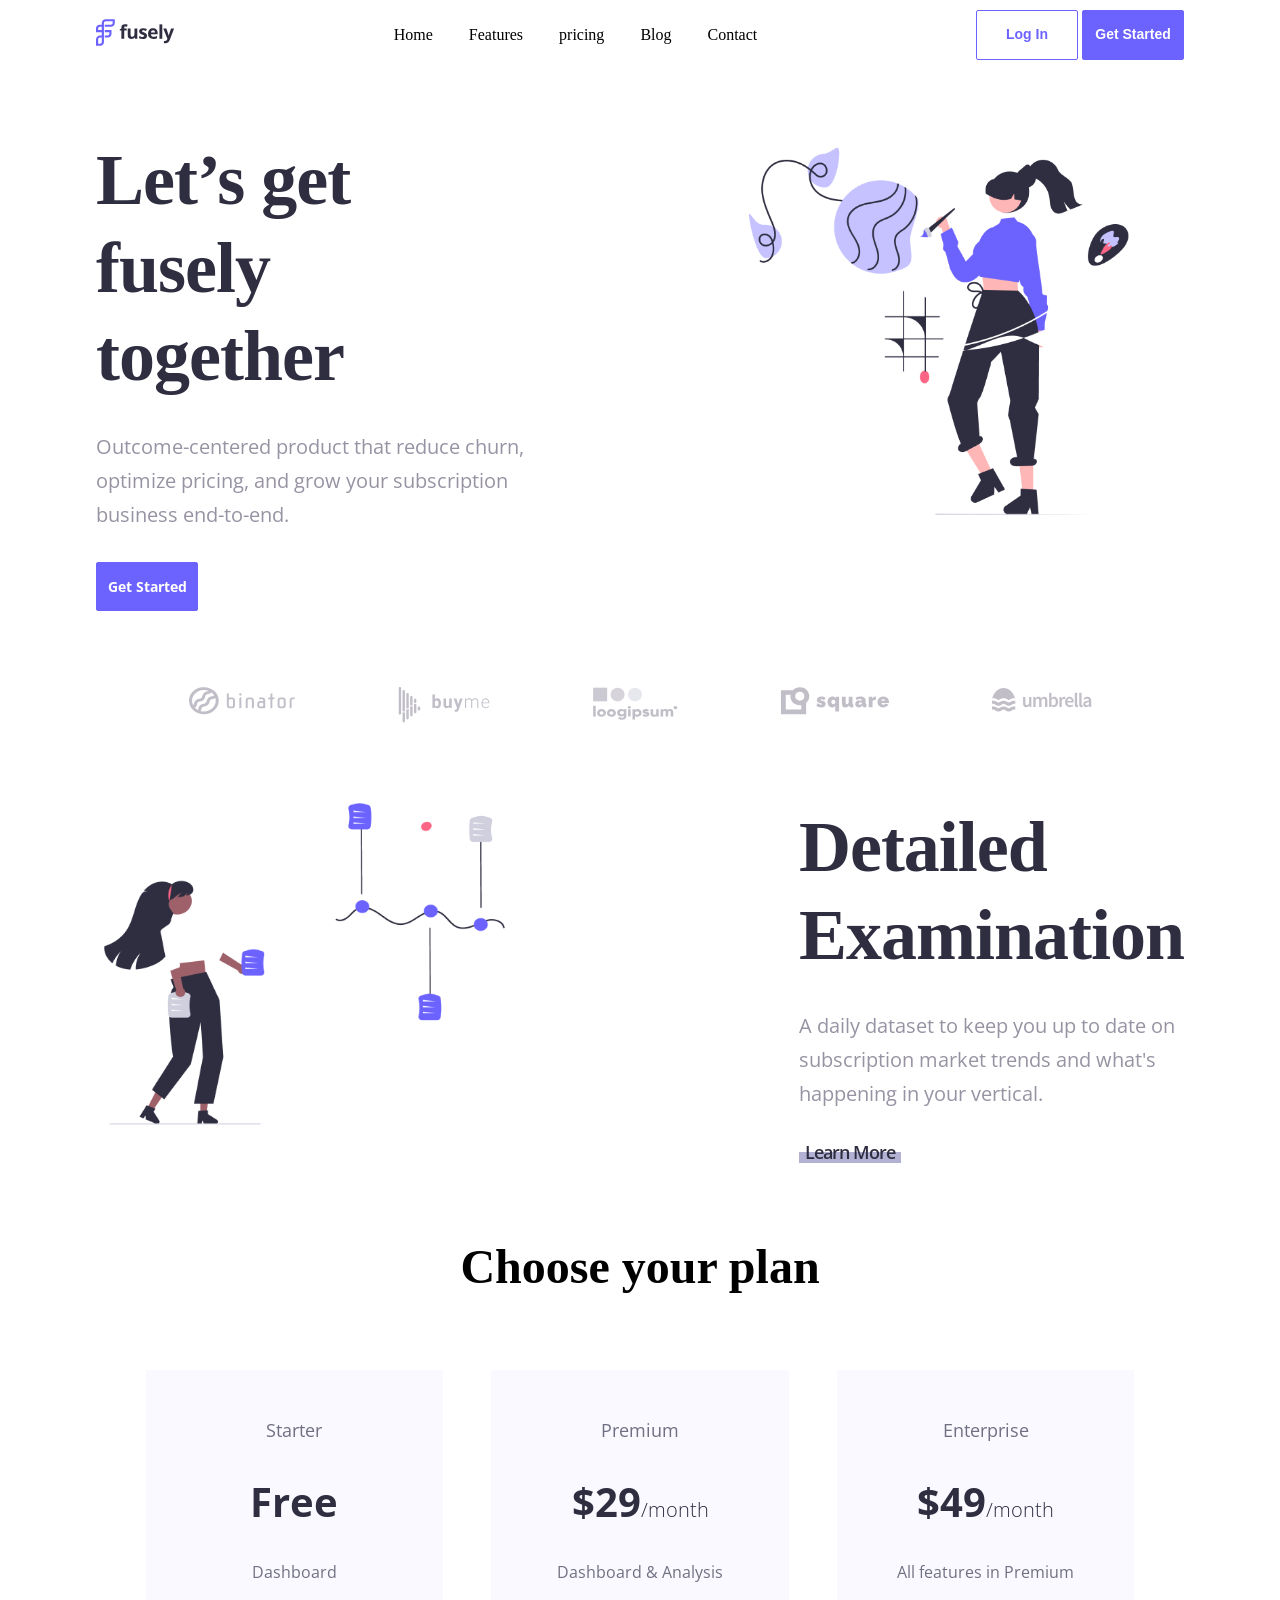
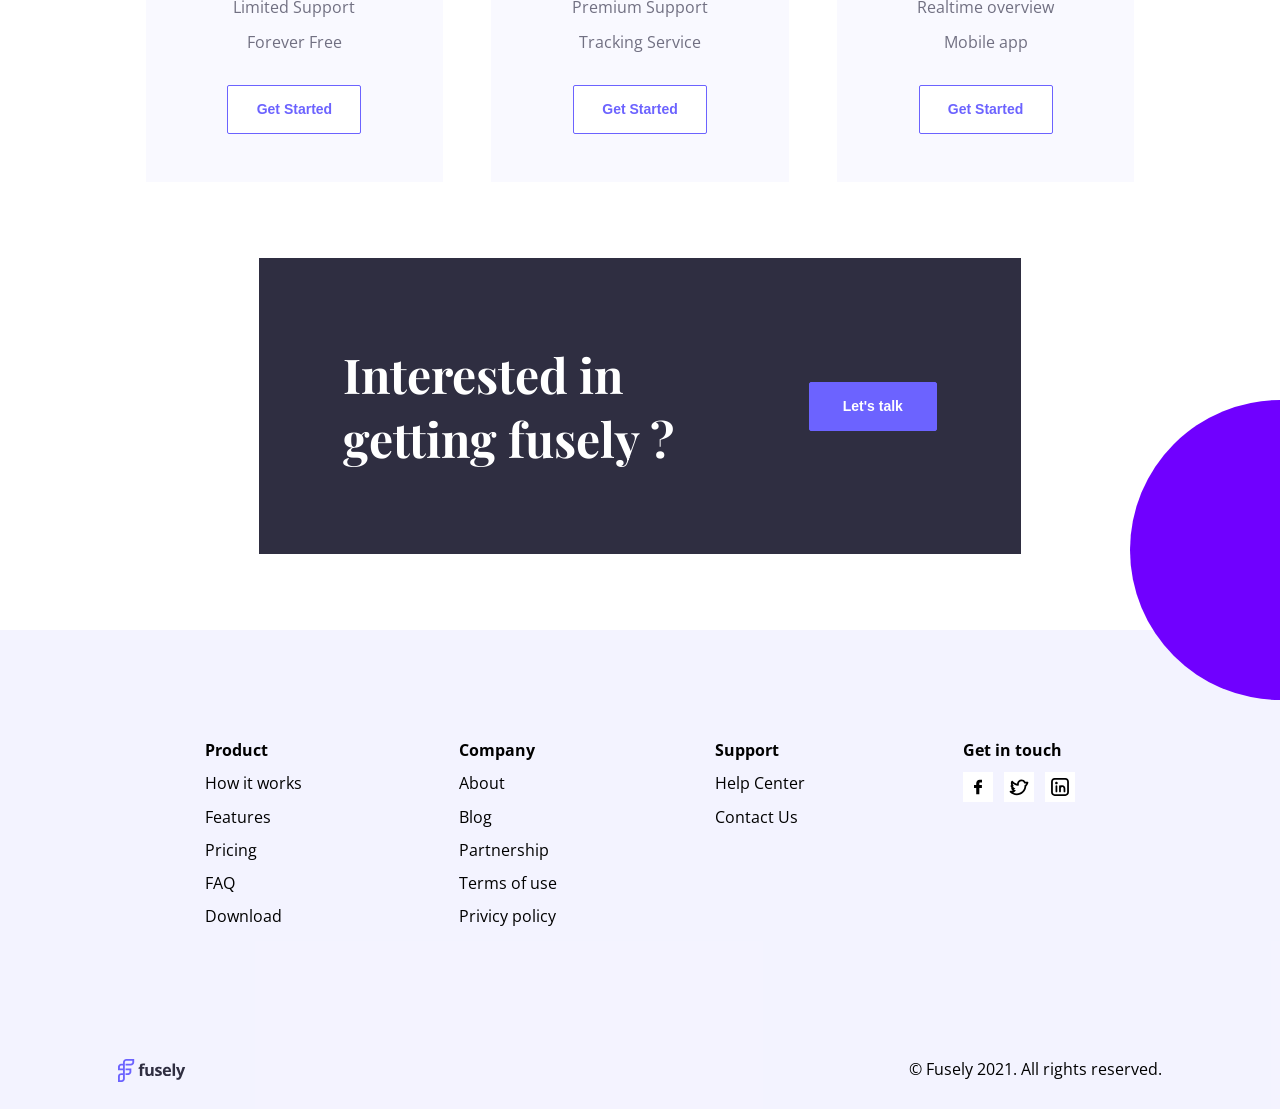
==== index.html @ 1f7e92b9 "Rename markup.html to index.html" ====
<!DOCTYPE html>
<html lang="en">
  <head>
    <meta charset="UTF-8" />
    <meta http-equiv="X-UA-Compatible" content="IE=edge" />
    <meta name="viewport" content="width=device-width, initial-scale=1.0" />
    <link rel="stylesheet" href="styles/style.css" />
    <link
      rel="stylesheet"
      href="https://fonts.googleapis.com/css?family=Playfair+Display"
    />
    <link
      href="https://fonts.googleapis.com/css?family=Open+Sans"
      rel="stylesheet"
    />
    <title>Document</title>
  </head>
  <body>
    <header class="container">
      <div class="row space-between align-center">
        <div>
          <img src="./src/img/Logo.svg" />
        </div>
        <nav>
          <ul class="nav_link desktop">
            <li>Home</li>
            <li>Features</li>
            <li>pricing</li>
            <li>Blog</li>
            <li>Contact</li>
          </ul>
        </nav>
        <div class="btn_container desktop">
          <button class="secondary_btn">Log In</button>
          <button class="primary_btn">Get Started</button>
        </div>
        <div class="box column burger">
          <div class="line"></div>
          <div class="line"></div>
          <div class="line"></div>
        </div>
      </div>
    </header>
    <section class="mt-76">
      <div class="container">
        <div class="row space-between">
          <div class="banner_content_wrapper">
            <h1 class="desktop">
              Let’s get <br />
              fusely <br />
              together
            </h1>

            <h1 class="ipad">Let’s get fusely together</h1>
            <p>
              Outcome-centered product that reduce churn,<br />
              optimize pricing, and grow your subscription<br />
              business end-to-end.
            </p>
            <button class="primary_btn sans">Get Started</button>
          </div>
          <div class="banner_img_wrapper">
            <img src="./src/img/Group 36.png" alt="" />
          </div>
        </div>
      </div>
    </section>
    <section class="mt-76">
      <div class="container">
        <div class="row clients">
          <div>
            <img src="./src/img/binator logo.svg" alt="" />
          </div>
          <div>
            <img src="./src/img/buyme logo.svg" alt="" />
          </div>
          <div>
            <img src="./src/img/loogipsum logo.svg" alt="" />
          </div>
          <div>
            <img src="./src/img/square logo.svg" alt="" />
          </div>
          <div>
            <img src="./src/img/umbrella logo.svg" alt="" />
          </div>
        </div>
      </div>
    </section>
    <section class="mt-76">
      <div class="container">
        <div class="row space-between reverse">
          <div class="banner_content_wrapper kak h1_ipad">
            <h1 class="desktop">
              Detailed<br />
              Examination
            </h1>

            <h1 class="ipad">Detailed Examination</h1>
            <p class="desktop">
              A daily dataset to keep you up to date on <br />subscription
              market trends and what's <br />happening in your vertical.
            </p>

            <p class="ipad">
              A daily dataset to keep you up to date on subscription market
              trends and what's happening in your vertical.
            </p>
            <button class="more sans">Learn More</button>
          </div>
          <div class="image_wrapper_2">
            <img src="./src/img/Section Image.png" alt="" />
          </div>
        </div>
      </div>
    </section>

    <section id="fourth" class="mt-76">
      <div class="container">
        <center>
          <h1 class="choose">Choose your plan</h1>
        </center>

        <div class="cards sans centering row mt-76">
          <div class="element centering column">
            <p>Starter</p>
            <h1>Free</h1>

            <div class="column">
              <p>Dashboard</p>
              <p>Limited Support</p>
              <p>Forever Free</p>
            </div>

            <button class="secondary_btn">Get Started</button>
          </div>

          <div class="element centering column">
            <p>Premium</p>
            <h1>$29<span>/month</span></h1>
            <div class="column">
              <p>Dashboard & Analysis</p>
              <p>Premium Support</p>
              <p>Tracking Service</p>
            </div>
            <button class="secondary_btn">Get Started</button>
          </div>

          <div class="element centering column">
            <p>Enterprise</p>
            <h1>$49<span>/month</span></h1>
            <div class="column">
              <p>All features in Premium</p>
              <p>Realtime overview</p>
              <p>Mobile app</p>
            </div>
            <button class="secondary_btn">Get Started</button>
          </div>
        </div>
      </div>
    </section>

    <section class="mt-76" id="blog">
      <div class="container">
        <div class="blog-row row centering">
          <h1>From our blog</h1>
          <button class="secondary_btn">Let's talk</button>
        </div>
        <div class="mt-76 blog-column column sans">
          <div class="row nowrap">
            <img src="/src/img/blog1.png" alt="" />

            <div class="column">
              <h2>What’s Fusely?</h2>

              <p>
                A brand new company, created for everyone. This article will
                help you understand what "fusely" stands for.
              </p>
              <button class="more">Read More</button>
            </div>
          </div>
          <div class="row nowrap">
            <img src="/src/img/blog2.png" alt="" />

            <div class="column">
              <h2>What’s Fusely?</h2>

              <p>
                A brand new company, created for everyone. This article will
                help you understand what "fusely" stands for.
              </p>
              <button class="more">Read More</button>
            </div>
          </div>
          <div class="row nowrap">
            <img src="/src/img/blog3.png" alt="" />

            <div class="column">
              <h2>What’s Fusely?</h2>

              <p>
                A brand new company, created for everyone. This article will
                help you understand what "fusely" stands for.
              </p>
              <button class="more">Read More</button>
            </div>
          </div>
        </div>
      </div>
    </section>

    <section class="mt-76">
      <div class="container ipad_container">
        <div class="centering row last">
          <h1>
            Interested in <br />
            getting fusely ?
          </h1>
          <button class="primary_btn">Let's talk</button>
        </div>
      </div>
    </section>

    <footer class="mt-76 sans ipad_footer">
      <div class="container">
        <div class="footer_info centering row">
          <div class="inform column">
            <strong>Product</strong>
            <a>How it works</a>
            <a>Features</a>
            <a>Pricing</a>
            <a>FAQ</a>
            <a>Download</a>
          </div>

          <div class="inform column">
            <strong>Company</strong>
            <a>About</a>
            <a>Blog</a>
            <a>Partnership</a>
            <a>Terms of use</a>
            <a>Privicy policy</a>
          </div>

          <div class="flex_start inform column">
            <strong>Support</strong>
            <a>Help Center</a>
            <a>Contact Us</a>
          </div>
          <div class="flex_start inform column">
            <strong>Get in touch</strong>

            <div class="row weblinks">
              <a>
                <img
                  class="footer-logo"
                  height="30px"
                  Bgcolor="lightblue"
                  src="./src/img/facebook-svgrepo-com.svg"
                  alt=""
                />
              </a>
              <a>
                <img
                  class="footer-logo"
                  height="30px"
                  src="./src/img/twitter-svgrepo-com (2).svg"
                  alt=""
                />
              </a>

              <a>
                <img
                  class="footer-logo"
                  height="30px"
                  src="./src/img/linkedin-svgrepo-com.svg"
                  alt=""
                />
              </a>
            </div>
          </div>
        </div>
        <div class="deep_footer sans row">
          <div class="last-left">
            <img height="25" src="./src/img/Logo.svg" />
          </div>

          <p class="last-right">© Fusely 2021. All rights reserved.</p>
        </div>
      </div>
      <div class="blue-circle"></div>
    </footer>
  </body>
</html>
---- styles/style.css ----
* {
  margin: 0;
  padding: 0;
}
body {
  padding-top: 10px;
}
img {
  width: 100%;
}
.container {
  width: 85%;
  margin: 0 auto;
}
.sans {
  font-family: "Open Sans", sans-serif;
}
.row {
  display: flex;
  flex-wrap: wrap;
}

.column {
  display: flex;
  flex-direction: column;
}
.mt-76 {
  margin-top: 4.75rem;
}
.space-between {
  justify-content: space-between;
}
.align-center {
  align-items: center;
}
.nav_link {
  list-style: none;
  display: flex;
  gap: 2.25rem;
}

li {
  position: relative;
}

li:hover::after {
  position: absolute;
  content: "";
  width: 100%;
  height: 0.25rem;
  background-color: #6c63ff;
  bottom: -0.625rem;
  left: 0;
}
.secondary_btn {
  width: 6.375rem;
  height: 3.1rem;
  border: 1px solid #6c63ff;
  border-radius: 2px;
  background-color: transparent;
  font-style: normal;
  font-weight: 700;
  font-size: 0.875rem;
  line-height: 1.1rem;
  text-align: center;
  color: #6c63ff;
}
.flex_start {
  align-self: flex-start;
}
.primary_btn {
  width: 6.375rem;
  height: 3.1rem;
  border: 1px solid #6c63ff;
  border-radius: 2px;
  background-color: #6c63ff;

  font-style: normal;
  font-weight: 700;
  font-size: 0.875rem;
  line-height: 1.1rem;
  text-align: center;
  color: white;
}
.banner_content_wrapper {
  display: flex;
  flex-direction: column;
  gap: 1.875rem;
}

.banner_content_wrapper h1 {
  font-style: normal;
  font-weight: 700;
  font-size: 4.5rem;
  line-height: 5.5rem;
  letter-spacing: -1px;
  color: #2f2e41;
}
.banner_content_wrapper p {
  font-family: "Open Sans", sans-serif;
  font-style: normal;
  font-weight: 400;
  font-size: 1.25rem;
  line-height: 2.125rem;
  color: #9893a3;
}
.clients {
  gap: 102px;
  justify-content: center;
}

.more {
  font-style: normal;
  font-weight: 600;
  font-size: 1.125rem;
  line-height: 1.25rem;
  letter-spacing: -1px;
  color: #2f2e41;
  background: rgb(255, 255, 255);
  width: 6.375rem;
  height: 1.375rem;
  border: none;
  background: linear-gradient(
    180deg,
    rgba(255, 255, 255, 1) 50%,
    rgba(74, 70, 151, 0.418) 50%
  );
}
.centering {
  align-items: center;
  justify-content: center;
}

.choose {
  font-style: Bold;
  font-size: 3rem;
}

.cards {
  gap: 3rem;
  font-style: normal;
  font-weight: 400;
  font-size: 1.125rem;
}

.element {
  gap: 2rem;
  width: 20%;
  padding: 3rem 2.5rem;
  background-color: rgba(236, 235, 255, 0.3);
  text-align: center;
  color: #717082;
}

.element h1 {
  font-size: 2.5rem;
  color: #2f2e41;
}

.element:hover {
  color: #ffffff;
  transform: scale(1.1);
  transition: transform 0.4s ease-in-out;
  background-color: rgba(108, 99, 255, 1);
  text-align: center;
}

.element:hover h1 {
  color: #ffffff;
}

.element h1 span {
  font-size: 20px;
  font-weight: 100;
}

.cards button {
  width: 8.375rem;
  color: #6c63ff;
  background-color: #ffffff;
}
.cards div div {
  gap: 0.8rem;
  font-size: 0.975rem;
}

.blog-row {
  font-family: "Playfair Display";
  justify-content: space-between;
}

.blog-row h1 {
  font-size: 4rem;
}
.blog-column {
  gap: 1.1rem;
}
.blog-column img {
  width: 50%;
}
.nowrap {
  flex-wrap: nowrap;
  gap: 27px;
}

.nowrap .column {
  gap: 1rem;
}
.nowrap h2 {
  font-size: 1.2rem;
  font-style: normal;
  color: #2f2e41;
}
.nowrap p {
  font-size: 1rem;
  font-weight: 400;
  font-style: normal;
  color: #9893a3;
}

.nowrap div {
  justify-content: center;
}
.last {
  box-sizing: border-box;
  width: 70%;
  background-color: rgba(47, 46, 65, 1);
  margin: 0 auto;
  justify-content: space-between;
  padding: 5.25rem;
}

.last h1 {
  font-family: "Playfair Display";
  font-size: 3rem;
  color: #ffffff;
}

.last button {
  width: 8rem;
}

footer {
  width: 100%;
  background-color: rgba(236, 235, 255, 0.6);
  position: relative;
}
.footer_info {
  padding: 10%;
  justify-content: space-between;
}

.inform {
  gap: 0.7rem;
}

.deep_footer {
  justify-content: space-between;
  padding: 2%;
}

.blue-circle {
  position: absolute;
  width: 240px;
  height: 240px;
  background-color: rgba(112, 0, 255, 1);
  top: -230px;
  right: 0;
  width: 150px;
  height: 300px;
  border-radius: 150px 0 0 150px;
}

.ipad,
.burger,
#blog {
  display: none;
}

.box {
  gap: 3px;
  width: 25px;
  height: 20px;
}
.line {
  width: 25px;
  height: 3px;
  background-color: #6c63ff;
  border-radius: 1px;
}

.image_wrapper_2 {
  order: -1;
  width: 40%;
}

.banner_img_wrapper {
  width: 40%;
}

.inform img {
  background-color: white;
}
.weblinks {
  gap: 0.7rem;
}

@media only screen and (max-width: 850px) {
  .banner_content_wrapper {
    order: -2;
  }
  .image_wrapper_2,
  .banner_img_wrapper {
    width: unset;
  }
  .ipad_container,
  .last {
    width: 100%;
  }

  .last h1 {
    font-size: 2rem;
  }

  .ipad_footer {
    margin-top: 0;
  }
  .cards {
    flex-direction: column;
    align-items: center;
    justify-content: center;
  }
  .element {
    width: 80%;
  }

  .blue-circle {
    display: none;
  }
}
@media only screen and (max-width: 791px) {
  .desktop {
    display: none;
  }

  .ipad,
  #blog {
    display: block;
  }

  .burger {
    display: flex;
  }
  .banner_content_wrapper h1 {
    font-style: normal;
    font-weight: 700;
    font-size: 3.5rem;
    line-height: 3rem;
    letter-spacing: -1px;
    color: #2f2e41;
  }
  .h1_ipad h1 {
    font-size: 3rem;
  }

  .clients {
    gap: 1rem;
  }
}

@media only screen and (max-width: 620px) {
  .last {
    flex-direction: column;
    gap: 30px;
  }

  .last button {
    width: 10rem;
  }

  .footer_info {
    display: grid;
    grid-template-columns: repeat(2, 1fr);
    grid-gap: 25px;
  }

  .blog-row,
  .nowrap {
    flex-direction: column;
  }
  .nowrap img {
    width: 100%;
  }
  .blog-row h1 {
    font-size: 2.8rem;
  }
}
@media only screen and (max-width: 345px) {
  .element {
    width: 70%;
  }
  .banner_content_wrapper h1 {
    font-size: 2.5rem;
  }

  .blog-row h1 {
    font-size: 2rem;
  }
}
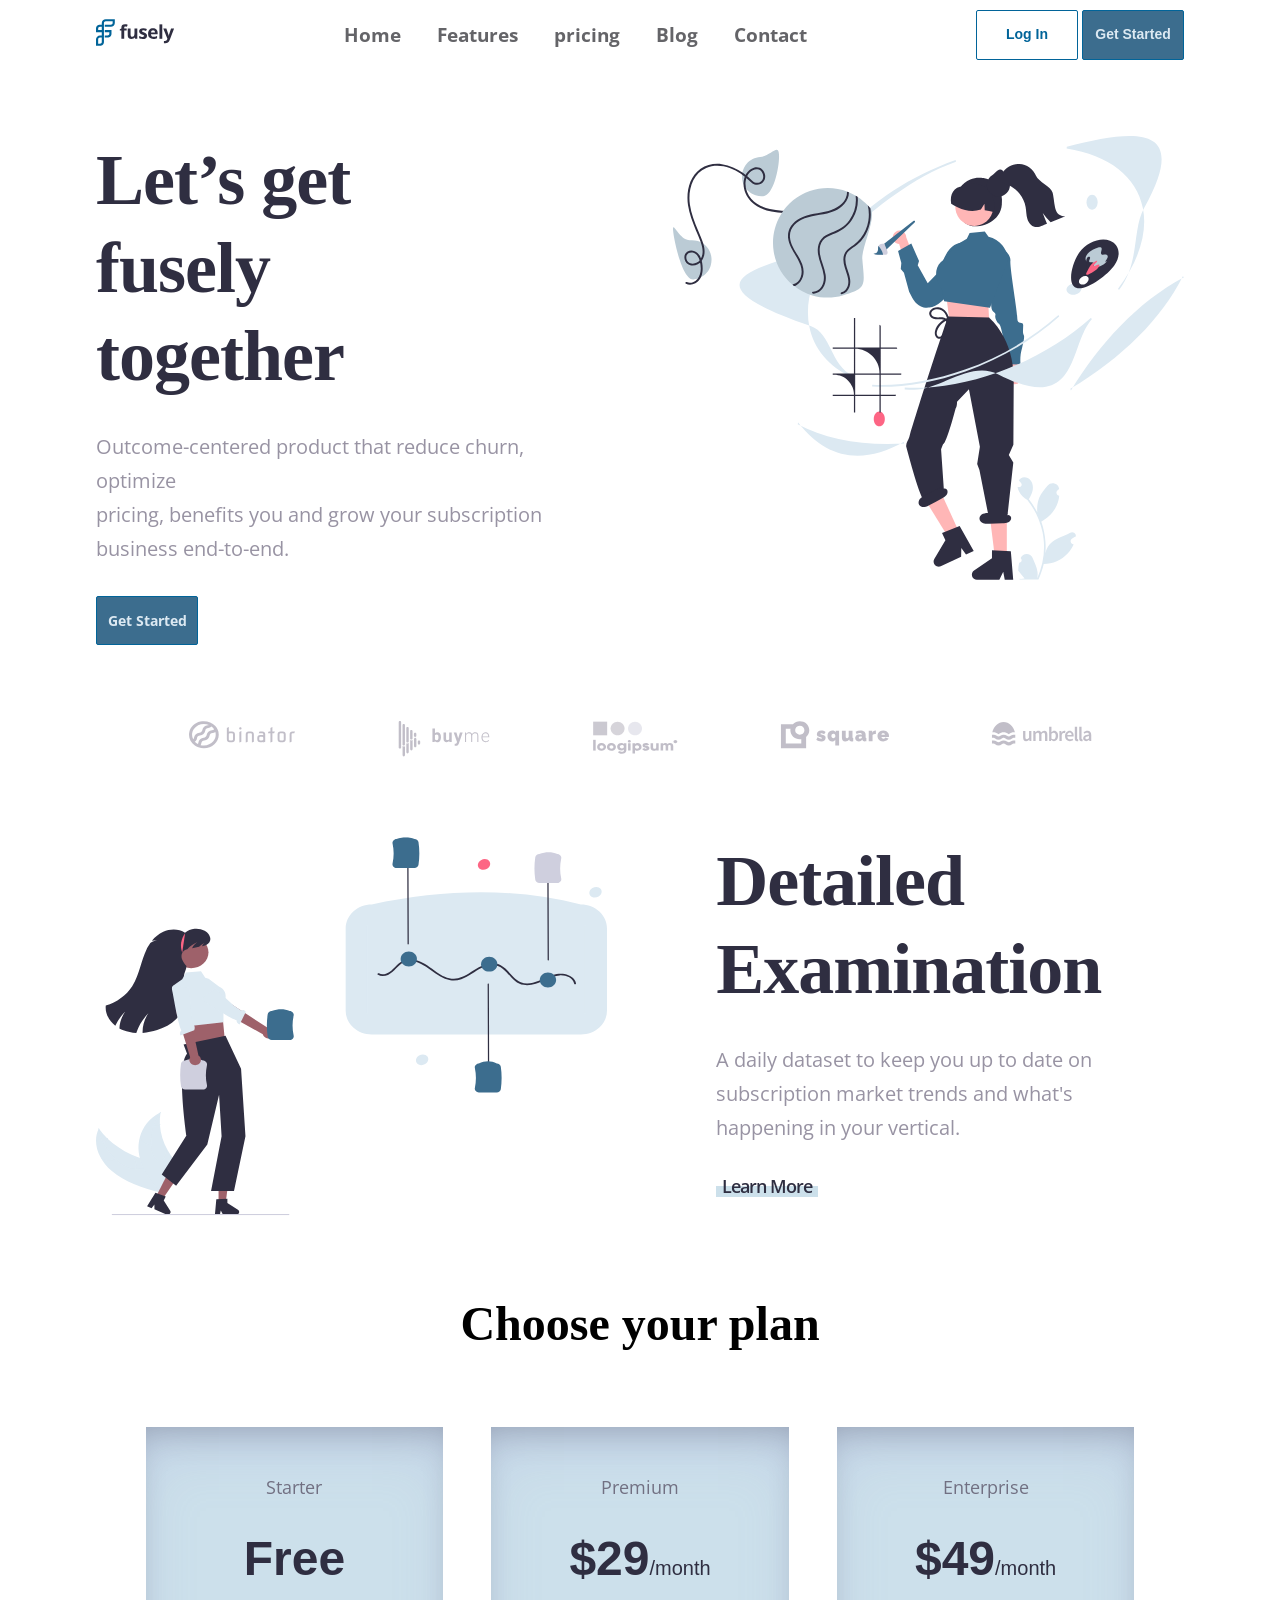
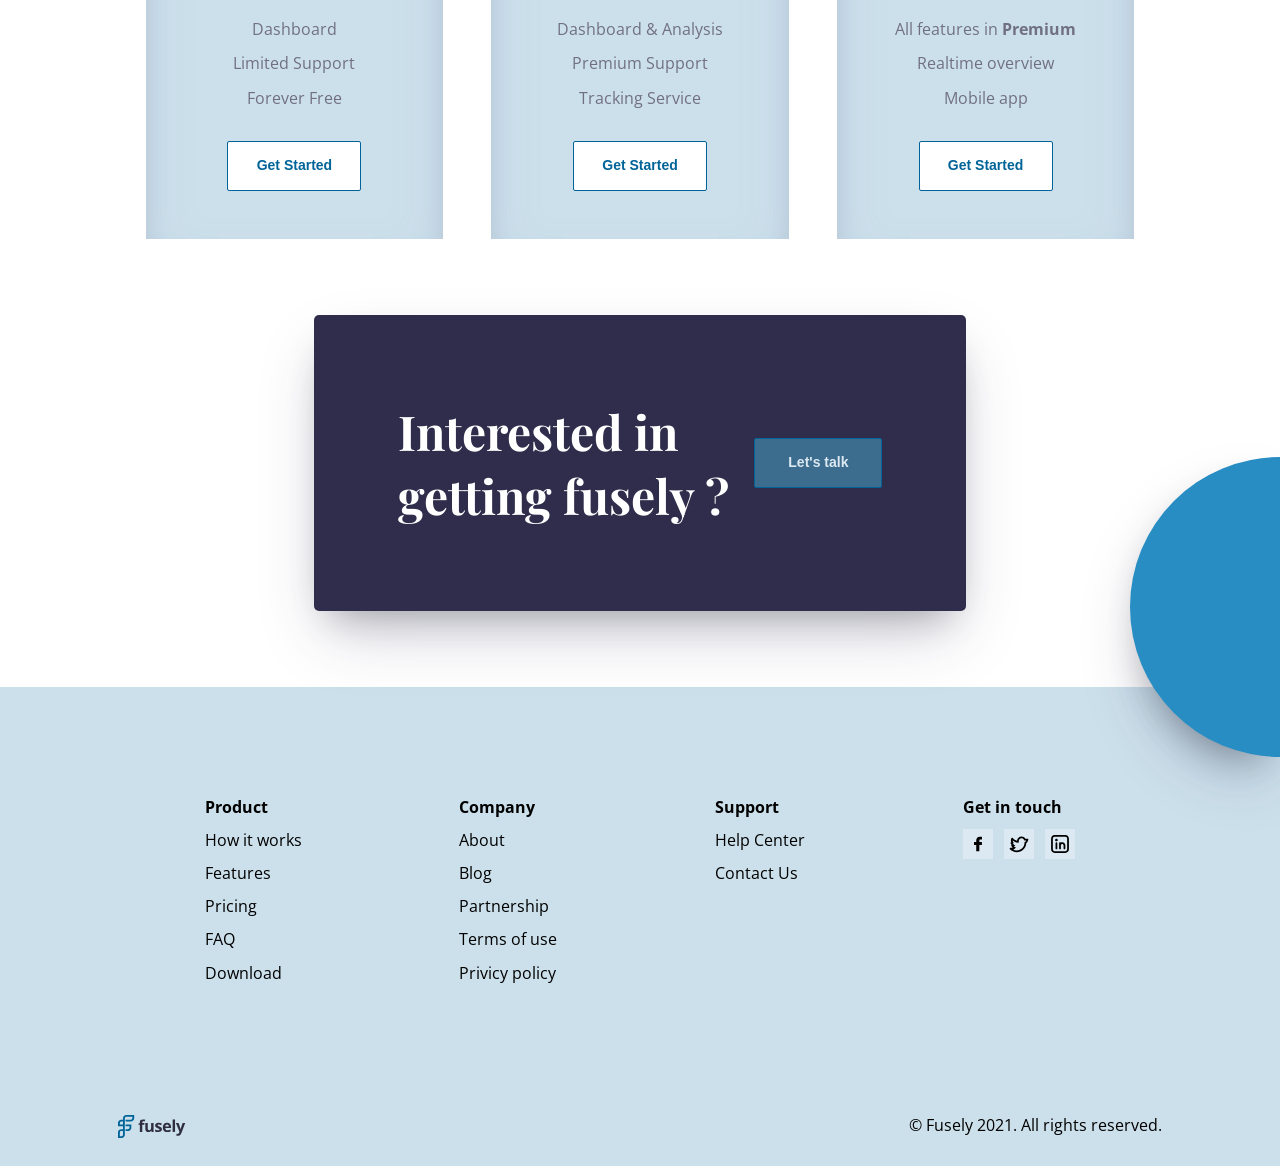
==== commit a0591bd5: "Merge branch 'master' of https://github.com/LeksoKashia/Fusely" ====
--- a/index.html
+++ b/index.html
@@ -22,15 +22,15 @@
           <img src="./src/img/Logo.svg" />
         </div>
         <nav>
-          <ul class="nav_link desktop">
-            <li>Home</li>
-            <li>Features</li>
-            <li>pricing</li>
-            <li>Blog</li>
-            <li>Contact</li>
+          <ul class="nav_link sans">
+            <a href="/markup.html"><li>Home</li></a>
+            <a href="#features"><li>Features</li></a>
+            <a href="#pricing"><li>pricing</li></a>
+            <a href="#blog"><li>Blog</li></a>
+            <a href="#footer"><li>Contact</li></a>
           </ul>
         </nav>
-        <div class="btn_container desktop">
+        <div class="btn_container">
           <button class="secondary_btn">Log In</button>
           <button class="primary_btn">Get Started</button>
         </div>
@@ -41,26 +41,26 @@
         </div>
       </div>
     </header>
+
     <section class="mt-76">
       <div class="container">
         <div class="row space-between">
           <div class="banner_content_wrapper">
-            <h1 class="desktop">
+            <h1>
               Let’s get <br />
               fusely <br />
               together
             </h1>
 
-            <h1 class="ipad">Let’s get fusely together</h1>
             <p>
-              Outcome-centered product that reduce churn,<br />
-              optimize pricing, and grow your subscription<br />
+              Outcome-centered product that reduce churn, optimize
+              <br />pricing, benefits you and grow your subscription<br />
               business end-to-end.
             </p>
             <button class="primary_btn sans">Get Started</button>
           </div>
           <div class="banner_img_wrapper">
-            <img src="./src/img/Group 36.png" alt="" />
+            <img src="./src/img/a0.svg" alt="" />
           </div>
         </div>
       </div>
@@ -86,35 +86,29 @@
         </div>
       </div>
     </section>
-    <section class="mt-76">
+    <section class="mt-76" id="features">
       <div class="container">
         <div class="row space-between reverse">
           <div class="banner_content_wrapper kak h1_ipad">
-            <h1 class="desktop">
+            <h1>
               Detailed<br />
               Examination
             </h1>
-
-            <h1 class="ipad">Detailed Examination</h1>
-            <p class="desktop">
+            <p>
               A daily dataset to keep you up to date on <br />subscription
               market trends and what's <br />happening in your vertical.
             </p>
 
-            <p class="ipad">
-              A daily dataset to keep you up to date on subscription market
-              trends and what's happening in your vertical.
-            </p>
             <button class="more sans">Learn More</button>
           </div>
           <div class="image_wrapper_2">
-            <img src="./src/img/Section Image.png" alt="" />
-          </div>
-        </div>
-      </div>
-    </section>
-
-    <section id="fourth" class="mt-76">
+            <img src="./src/img/a1.svg" alt="" />
+          </div>
+        </div>
+      </div>
+    </section>
+
+    <section id="pricing" class="mt-76">
       <div class="container">
         <center>
           <h1 class="choose">Choose your plan</h1>
@@ -149,7 +143,7 @@
             <p>Enterprise</p>
             <h1>$49<span>/month</span></h1>
             <div class="column">
-              <p>All features in Premium</p>
+              <p>All features in <strong>Premium</strong></p>
               <p>Realtime overview</p>
               <p>Mobile app</p>
             </div>
@@ -167,7 +161,7 @@
         </div>
         <div class="mt-76 blog-column column sans">
           <div class="row nowrap">
-            <img src="/src/img/blog1.png" alt="" />
+            <img src="./src/img/blog1.png" alt="" />
 
             <div class="column">
               <h2>What’s Fusely?</h2>
@@ -180,27 +174,28 @@
             </div>
           </div>
           <div class="row nowrap">
-            <img src="/src/img/blog2.png" alt="" />
-
-            <div class="column">
-              <h2>What’s Fusely?</h2>
+            <img src="./src/img/blog2.png" alt="" />
+
+            <div class="column">
+              <h2>Introducing Fusely Engage</h2>
 
               <p>
-                A brand new company, created for everyone. This article will
-                help you understand what "fusely" stands for.
+                We’re happy to announce the Fusely Engage. The first growth
+                automation platform designed for the digital interactions.
               </p>
               <button class="more">Read More</button>
             </div>
           </div>
           <div class="row nowrap">
-            <img src="/src/img/blog3.png" alt="" />
-
-            <div class="column">
-              <h2>What’s Fusely?</h2>
+            <img src="./src/img/blog3.png" alt="" />
+
+            <div class="column">
+              <h2>Premium vs Enterprise plan</h2>
 
               <p>
-                A brand new company, created for everyone. This article will
-                help you understand what "fusely" stands for.
+                Let’s compare our most popular plans: Premium and Enterprise.
+                This article will help you decide which one will be better for
+                your needs.
               </p>
               <button class="more">Read More</button>
             </div>
@@ -221,7 +216,7 @@
       </div>
     </section>
 
-    <footer class="mt-76 sans ipad_footer">
+    <footer id="footer" class="mt-76 sans ipad_footer">
       <div class="container">
         <div class="footer_info centering row">
           <div class="inform column">
@@ -280,7 +275,7 @@
             </div>
           </div>
         </div>
-        <div class="deep_footer sans row">
+        <div class="deep_footer sans row space-between">
           <div class="last-left">
             <img height="25" src="./src/img/Logo.svg" />
           </div>
--- a/styles/style.css
+++ b/styles/style.css
@@ -4,6 +4,19 @@
 }
 body {
   padding-top: 10px;
+}
+
+body::-webkit-scrollbar {
+  width: 1.2em;
+}
+
+body::-webkit-scrollbar-track {
+  box-shadow: inset 0 0 6px rgba(0, 0, 0, 0.3);
+}
+
+body::-webkit-scrollbar-thumb {
+  background-color: #016499;
+  outline: 1px solid slategrey;
 }
 img {
   width: 100%;
@@ -37,10 +50,21 @@
   list-style: none;
   display: flex;
   gap: 2.25rem;
+  font-weight: bold;
+  font-size: 1.2rem;
+}
+
+.nav_link a {
+  text-decoration: none;
+}
+
+a:visited {
+  color: #9893a3;
 }
 
 li {
   position: relative;
+  color: #3a393ec8;
 }
 
 li:hover::after {
@@ -48,14 +72,14 @@
   content: "";
   width: 100%;
   height: 0.25rem;
-  background-color: #6c63ff;
+  background-color: #016499;
   bottom: -0.625rem;
   left: 0;
 }
 .secondary_btn {
   width: 6.375rem;
   height: 3.1rem;
-  border: 1px solid #6c63ff;
+  border: 1px solid #016499;
   border-radius: 2px;
   background-color: transparent;
   font-style: normal;
@@ -63,29 +87,44 @@
   font-size: 0.875rem;
   line-height: 1.1rem;
   text-align: center;
-  color: #6c63ff;
-}
+  color: #016499;
+}
+
+.secondary_btn:hover {
+  background-color: #3c6d8e;
+  color: #dce9f2;
+  border: none;
+}
+
 .flex_start {
   align-self: flex-start;
 }
 .primary_btn {
   width: 6.375rem;
   height: 3.1rem;
-  border: 1px solid #6c63ff;
+  border: 1px solid #016499;
   border-radius: 2px;
-  background-color: #6c63ff;
+  background-color: #3c6d8e;
 
   font-style: normal;
   font-weight: 700;
   font-size: 0.875rem;
   line-height: 1.1rem;
   text-align: center;
-  color: white;
-}
+  color: #dce9f2;
+}
+
+.primary_btn:hover {
+  background-color: #dce9f2;
+  color: #3c6d8e;
+  border: none;
+}
+
 .banner_content_wrapper {
   display: flex;
   flex-direction: column;
   gap: 1.875rem;
+  width: 43%;
 }
 
 .banner_content_wrapper h1 {
@@ -123,9 +162,10 @@
   background: linear-gradient(
     180deg,
     rgba(255, 255, 255, 1) 50%,
-    rgba(74, 70, 151, 0.418) 50%
+    #01649933 50%
   );
 }
+
 .centering {
   align-items: center;
   justify-content: center;
@@ -147,27 +187,35 @@
   gap: 2rem;
   width: 20%;
   padding: 3rem 2.5rem;
-  background-color: rgba(236, 235, 255, 0.3);
+  background-color: #01649933;
+  box-shadow: rgba(148, 148, 209, 0.25) 0px 30px 60px -12px inset,
+    rgba(0, 0, 0, 0.3) 0px 18px 36px -18px inset;
   text-align: center;
   color: #717082;
 }
-
 .element h1 {
-  font-size: 2.5rem;
+  font-size: 3rem;
   color: #2f2e41;
+  font-family: "Helvetica Neue Bold", Helvetica, Arial, sans-serif;
+  font-weight: bolder;
 }
 
 .element:hover {
-  color: #ffffff;
-  transform: scale(1.1);
-  transition: transform 0.4s ease-in-out;
-  background-color: rgba(108, 99, 255, 1);
+  transition: transform 0.5s ease-out, color 0.7s ease-in;
+  transform: scale(1.2);
+  background-color: #3c6d8e;
   text-align: center;
+  border-radius: 5px;
+  color: #feebef;
 }
 
 .element:hover h1 {
-  color: #ffffff;
-}
+  transition: color 0.7s ease-in;
+  color: #feebef;
+}
+/* .element:hover,
+.element:hover h1:hover {
+} */
 
 .element h1 span {
   font-size: 20px;
@@ -176,7 +224,7 @@
 
 .cards button {
   width: 8.375rem;
-  color: #6c63ff;
+  color: #016499;
   background-color: #ffffff;
 }
 .cards div div {
@@ -221,12 +269,21 @@
 .nowrap div {
   justify-content: center;
 }
+.nowrap img {
+  box-shadow: rgba(50, 50, 93, 0.25) 0px 50px 100px -20px,
+    rgba(0, 0, 0, 0.3) 0px 30px 60px -30px,
+    rgba(10, 37, 64, 0.35) 0px -2px 6px 0px inset;
+}
 .last {
   box-sizing: border-box;
-  width: 70%;
-  background-color: rgba(47, 46, 65, 1);
+  border-radius: 5px;
+  box-shadow: rgba(50, 50, 93, 0.25) 0px 30px 60px -12px,
+    rgba(0, 0, 0, 0.3) 0px 18px 36px -18px;
+  width: 60%;
+  background-color: #2f2d4b;
   margin: 0 auto;
   justify-content: space-between;
+
   padding: 5.25rem;
 }
 
@@ -242,7 +299,7 @@
 
 footer {
   width: 100%;
-  background-color: rgba(236, 235, 255, 0.6);
+  background-color: #01649933;
   position: relative;
 }
 .footer_info {
@@ -255,7 +312,6 @@
 }
 
 .deep_footer {
-  justify-content: space-between;
   padding: 2%;
 }
 
@@ -263,15 +319,16 @@
   position: absolute;
   width: 240px;
   height: 240px;
-  background-color: rgba(112, 0, 255, 1);
+  background-color: #288dc3;
   top: -230px;
   right: 0;
   width: 150px;
   height: 300px;
   border-radius: 150px 0 0 150px;
-}
-
-.ipad,
+  box-shadow: rgba(50, 50, 93, 0.25) 0px 30px 60px -12px,
+    rgba(0, 0, 0, 0.3) 0px 18px 36px -18px;
+}
+
 .burger,
 #blog {
   display: none;
@@ -285,30 +342,38 @@
 .line {
   width: 25px;
   height: 3px;
-  background-color: #6c63ff;
+  background-color: #016499;
   border-radius: 1px;
 }
 
 .image_wrapper_2 {
   order: -1;
-  width: 40%;
+  width: 47%;
 }
 
 .banner_img_wrapper {
-  width: 40%;
+  width: 47%;
 }
 
 .inform img {
-  background-color: white;
+  background-color: #dce9f2;
 }
 .weblinks {
   gap: 0.7rem;
 }
 
-@media only screen and (max-width: 850px) {
+@media only screen and (max-width: 970px) {
+  br {
+    display: none;
+  }
+  .nav_link {
+    font-size: 0.875rem;
+  }
   .banner_content_wrapper {
     order: -2;
-  }
+    width: unset;
+  }
+
   .image_wrapper_2,
   .banner_img_wrapper {
     width: unset;
@@ -339,11 +404,11 @@
   }
 }
 @media only screen and (max-width: 791px) {
-  .desktop {
+  .nav_link,
+  .btn_container {
     display: none;
   }
 
-  .ipad,
   #blog {
     display: block;
   }
@@ -394,7 +459,30 @@
   .blog-row h1 {
     font-size: 2.8rem;
   }
-}
+  .last {
+    padding: 1.25rem;
+  }
+  .last h1 {
+    font-size: 1.3rem;
+  }
+  footer img {
+    height: 22px;
+  }
+
+  .blog-column {
+    gap: 4rem;
+  }
+}
+
+@media only screen and (max-width: 430px) {
+  .deep_footer {
+    flex-direction: column;
+    align-items: center;
+    justify-content: center;
+    font-size: 0.8rem;
+  }
+}
+
 @media only screen and (max-width: 345px) {
   .element {
     width: 70%;
